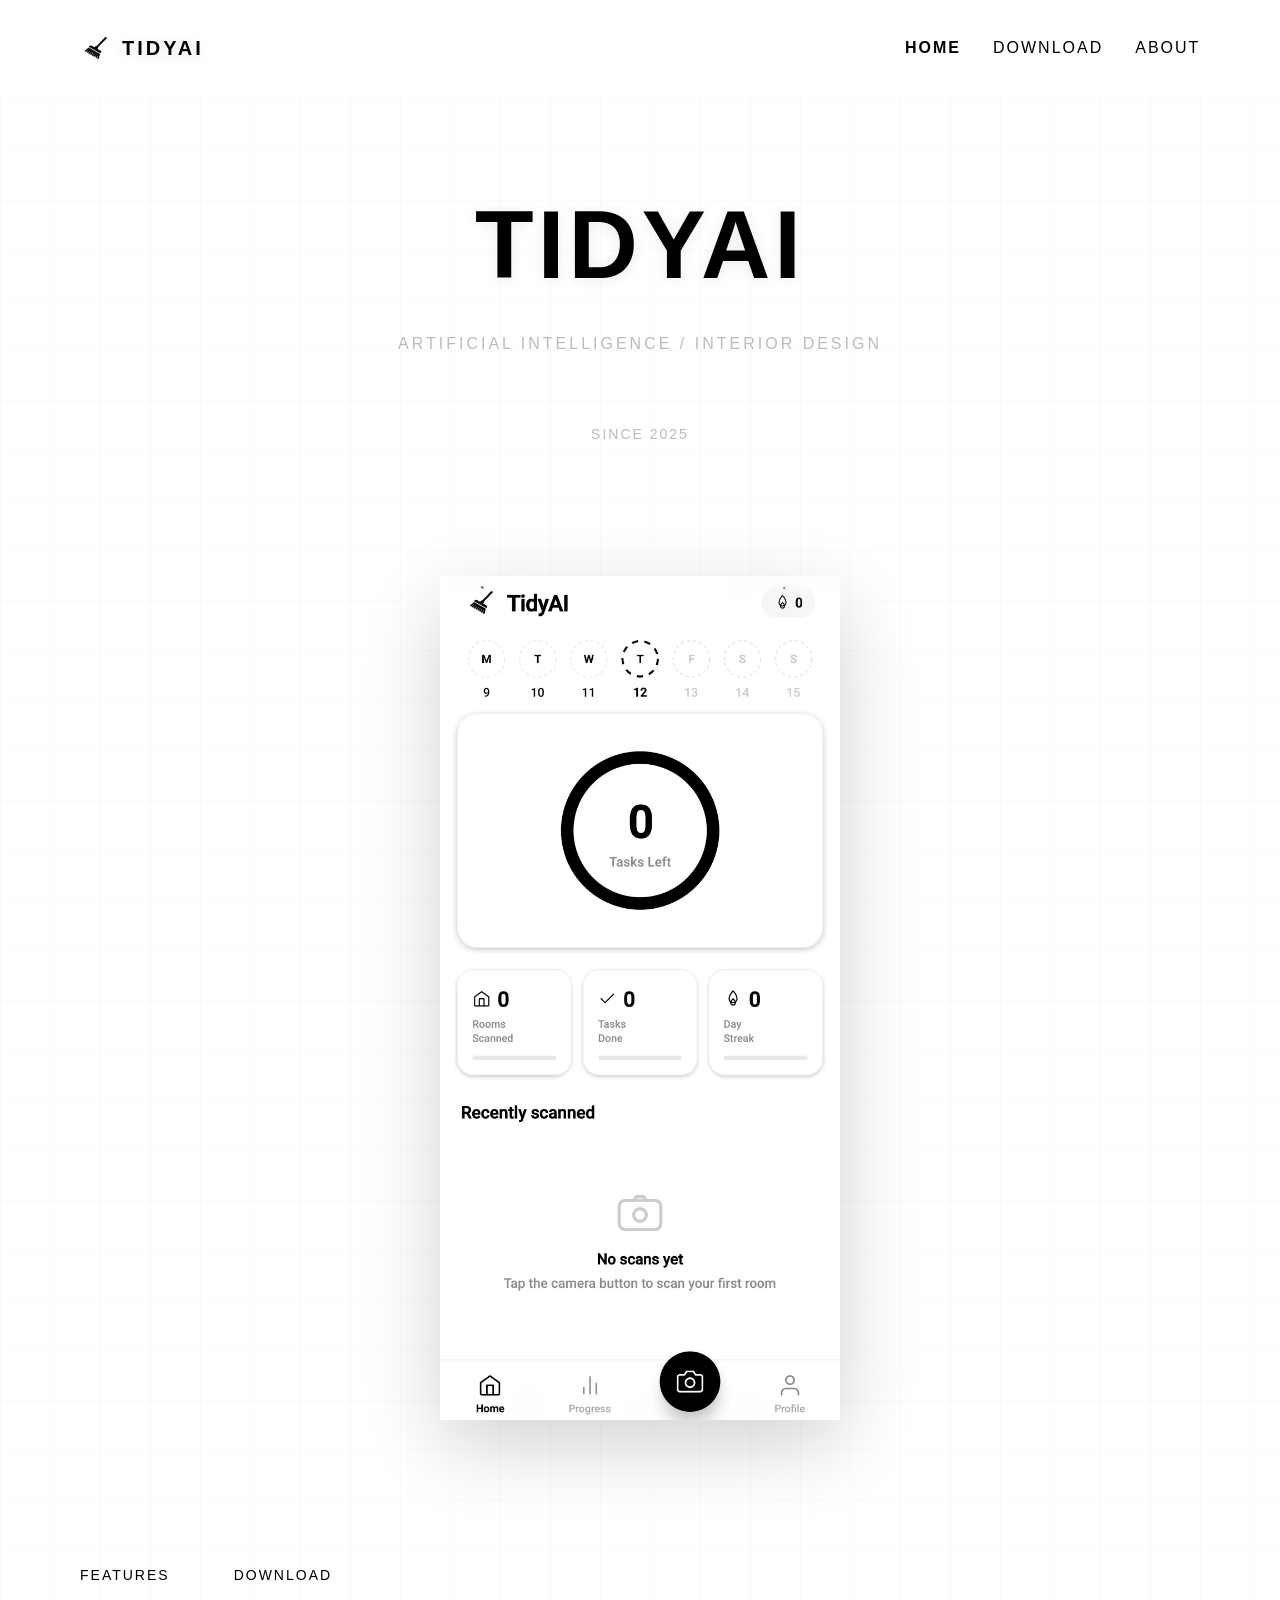
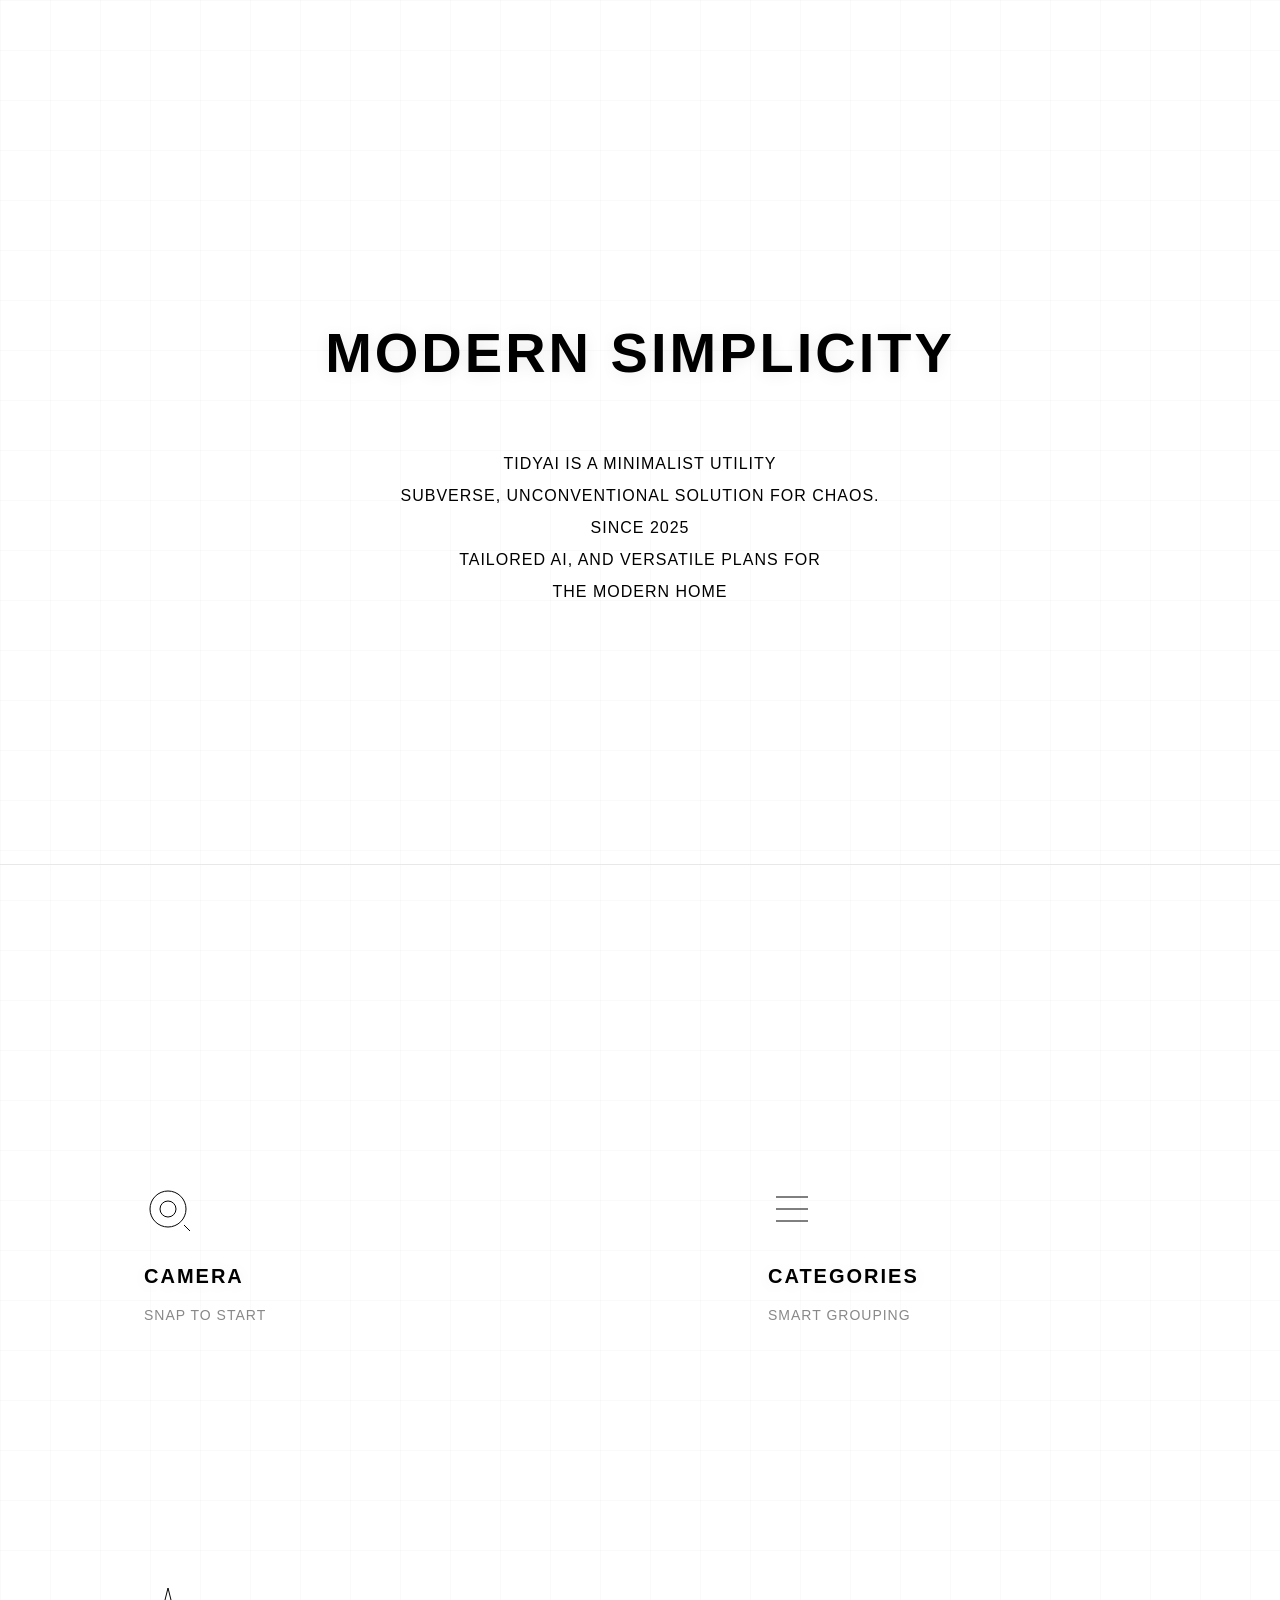
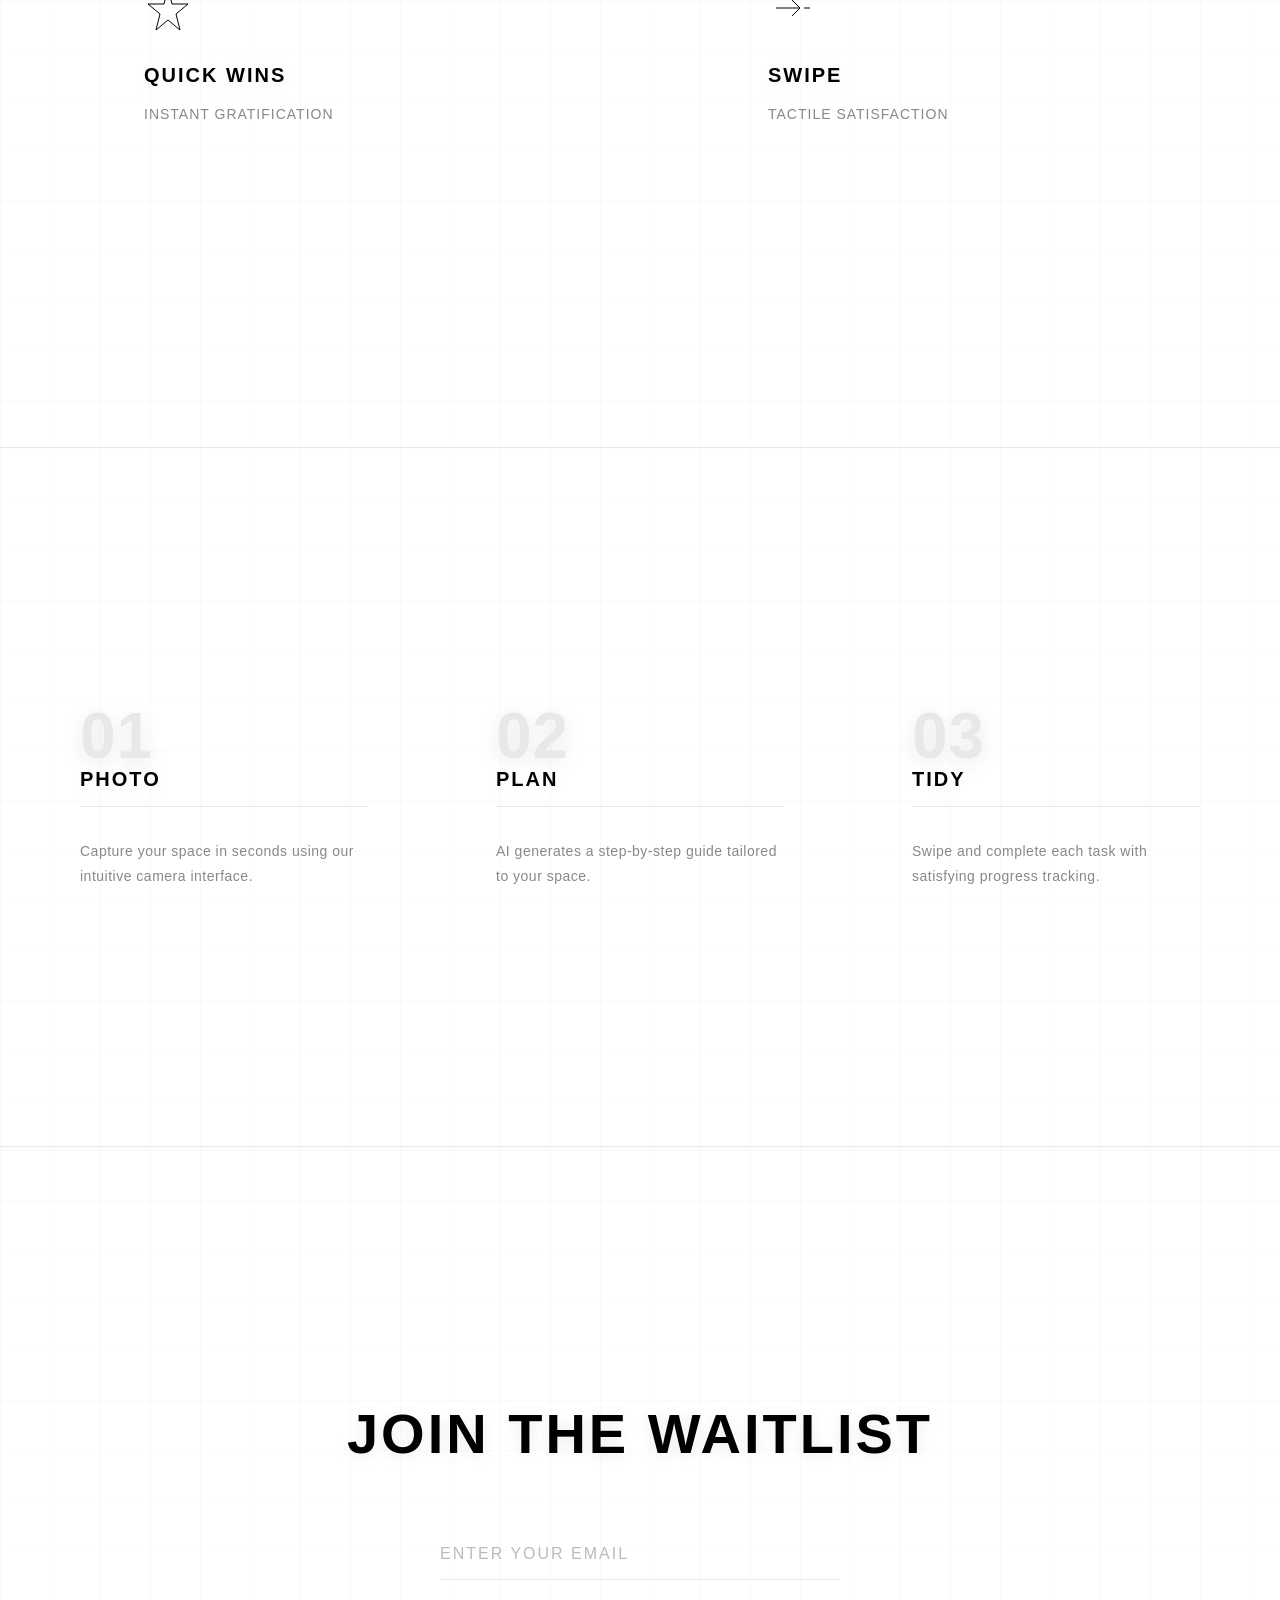
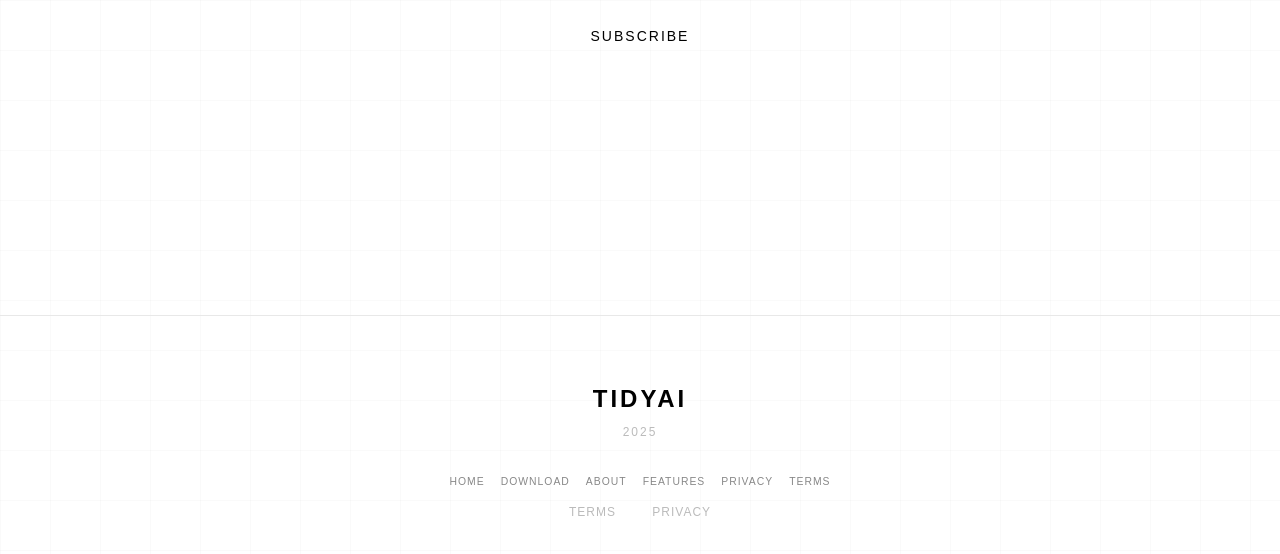
==== index.html @ 343a1fd6 "first commit" ====
<!DOCTYPE html>
<html lang="en">

<head>
    <meta charset="UTF-8">
    <meta name="viewport" content="width=device-width, initial-scale=1.0">
    <meta name="description"
        content="TidyAI - Your AI-powered room tidying assistant. Transform chaos into order with artificial intelligence.">

    <title>TIDYAI | AI-Powered Room Tidy Assistant</title>

    <!-- Favicon -->
    <link rel="icon" type="image/png" href="assets/images/logo tidy AI.png" sizes="32x32">
    <link rel="shortcut icon" href="assets/images/logo tidy AI.png">

    <!-- Styles -->
    <link rel="stylesheet" href="assets/css/style.css">
</head>

<body>
    <!-- Navigation -->
    <nav class="nav">
        <div class="nav-inner container">
            <a href="index.html" class="nav-logo">
                <img src="assets/images/logo tidy AI.png" alt="TidyAI" class="nav-logo-img">
                <span>TIDYAI</span>
            </a>

            <ul class="nav-links">
                <li><a href="index.html" class="active">HOME</a></li>
                <li><a href="download.html">DOWNLOAD</a></li>
                <li><a href="about.html">ABOUT</a></li>
            </ul>

            <button class="nav-toggle" aria-label="Menu">
                <span></span>
                <span></span>
                <span></span>
            </button>
        </div>
    </nav>

    <!-- Mobile Navigation -->
    <div class="nav-mobile">
        <button class="nav-mobile-close" aria-label="Close menu">
            <span></span>
            <span></span>
        </button>
        <a href="index.html">HOME</a>
        <a href="download.html">DOWNLOAD</a>
        <a href="about.html">ABOUT</a>
    </div>

    <!-- Hero Section -->
    <section class="hero">
        <div class="container">
            <h1 class="hero-title animate-fade-in">TIDYAI</h1>
            <p class="hero-subtitle animate-fade-in animate-delay-1">ARTIFICIAL INTELLIGENCE / INTERIOR DESIGN</p>
            <p class="hero-year animate-fade-in animate-delay-2">SINCE 2025</p>

            <!-- App Mockup -->
            <div class="mockup animate-fade-in animate-delay-3">
                <img src="assets/images/hero-image.webp" alt="TidyAI App Interface" loading="lazy" decoding="async"
                    onerror="this.style.background='#F5F5F5'; this.style.display='flex'; this.style.alignItems='center'; this.style.justifyContent='center'; this.innerHTML='<span style=\'color:#BBBBBB;\'>APP MOCKUP</span>'">
            </div>

            <div class="hero-cta animate-fade-in animate-delay-4">
                <a href="#features">FEATURES</a>
                <a href="download.html">DOWNLOAD</a>
            </div>
        </div>
    </section>

    <!-- Vision Statement -->
    <section class="vision">
        <div class="container">
            <h2 class="vision-title">MODERN SIMPLICITY</h2>
            <div class="vision-text">
                <span>TIDYAI IS A MINIMALIST UTILITY</span>
                <span>SUBVERSE, UNCONVENTIONAL SOLUTION FOR CHAOS.</span>
                <span>SINCE 2025</span>
                <span>TAILORED AI, AND VERSATILE PLANS FOR</span>
                <span>THE MODERN HOME</span>
            </div>
        </div>
    </section>

    <div class="divider"></div>

    <!-- Features Grid -->
    <section id="features" class="features">
        <div class="container">
            <div class="features-grid">
                <!-- Feature 1: Camera -->
                <div class="feature-item">
                    <div class="feature-icon">
                        <svg viewBox="0 0 48 48" xmlns="http://www.w3.org/2000/svg">
                            <circle cx="24" cy="24" r="18" />
                            <circle cx="24" cy="24" r="8" />
                            <line x1="40" y1="40" x2="46" y2="46" />
                        </svg>
                    </div>
                    <h3 class="feature-label">CAMERA</h3>
                    <p class="feature-description">SNAP TO START</p>
                </div>

                <!-- Feature 2: Categories -->
                <div class="feature-item">
                    <div class="feature-icon">
                        <svg viewBox="0 0 48 48" xmlns="http://www.w3.org/2000/svg">
                            <line x1="8" y1="12" x2="40" y2="12" />
                            <line x1="8" y1="24" x2="40" y2="24" />
                            <line x1="8" y1="36" x2="40" y2="36" />
                        </svg>
                    </div>
                    <h3 class="feature-label">CATEGORIES</h3>
                    <p class="feature-description">SMART GROUPING</p>
                </div>

                <!-- Feature 3: Quick Wins -->
                <div class="feature-item">
                    <div class="feature-icon">
                        <svg viewBox="0 0 48 48" xmlns="http://www.w3.org/2000/svg">
                            <polygon points="24,4 28,20 44,20 32,30 36,46 24,36 12,46 16,30 4,20 20,20" />
                        </svg>
                    </div>
                    <h3 class="feature-label">QUICK WINS</h3>
                    <p class="feature-description">INSTANT GRATIFICATION</p>
                </div>

                <!-- Feature 4: Swipe -->
                <div class="feature-item">
                    <div class="feature-icon">
                        <svg viewBox="0 0 48 48" xmlns="http://www.w3.org/2000/svg">
                            <line x1="8" y1="24" x2="32" y2="24" />
                            <polyline points="24,16 32,24 24,32" />
                            <line x1="36" y1="24" x2="42" y2="24" />
                        </svg>
                    </div>
                    <h3 class="feature-label">SWIPE</h3>
                    <p class="feature-description">TACTILE SATISFACTION</p>
                </div>
            </div>
        </div>
    </section>

    <div class="divider"></div>

    <!-- How It Works -->
    <section class="how-it-works">
        <div class="container">
            <div class="steps-grid">
                <!-- Step 01 -->
                <div class="step-item">
                    <span class="step-number">01</span>
                    <h3 class="step-title">PHOTO</h3>
                    <p class="step-description">Capture your space in seconds using our intuitive camera interface.</p>
                </div>

                <!-- Step 02 -->
                <div class="step-item">
                    <span class="step-number">02</span>
                    <h3 class="step-title">PLAN</h3>
                    <p class="step-description">AI generates a step-by-step guide tailored to your space.</p>
                </div>

                <!-- Step 03 -->
                <div class="step-item">
                    <span class="step-number">03</span>
                    <h3 class="step-title">TIDY</h3>
                    <p class="step-description">Swipe and complete each task with satisfying progress tracking.</p>
                </div>
            </div>
        </div>
    </section>

    <div class="divider"></div>

    <!-- Waitlist Section -->
    <section class="waitlist">
        <div class="container">
            <h2 class="waitlist-title">JOIN THE WAITLIST</h2>

            <form id="waitlist-form" class="waitlist-form">
                <input type="email" id="waitlist-email" class="waitlist-input" placeholder="ENTER YOUR EMAIL" required
                    autocomplete="email">
                <button type="submit" id="waitlist-submit" class="waitlist-submit">
                    SUBSCRIBE
                </button>
            </form>

            <div id="waitlist-message" class="waitlist-message"></div>
        </div>
    </section>

    <!-- Footer -->
    <footer class="footer">
        <div class="container">
            <div class="footer-brand">TIDYAI</div>
            <div class="footer-year">2025</div>

            <div class="footer-links">
                <a href="index.html">HOME</a>
                <a href="download.html">DOWNLOAD</a>
                <a href="about.html">ABOUT</a>
                <a href="#features">FEATURES</a>
                <a href="privacy.html">PRIVACY</a>
                <a href="terms.html">TERMS</a>
            </div>

            <div class="footer-legal">
                <a href="terms.html">TERMS</a>
                <a href="privacy.html">PRIVACY</a>
            </div>
        </div>
    </footer>

    <!-- Scripts -->
    <script src="assets/js/main.js"></script>
    <script src="assets/js/firebase.js"></script>
</body>

</html>
---- assets/css/style.css ----
/* ============================================
   TIDYAI - Gauchère-Inspired Minimalist Luxury
   ============================================ */

/* CSS Variables */
:root {
    /* Spacing System */
    --spacing-xs: 1rem;
    --spacing-sm: 2rem;
    --spacing-md: 4rem;
    --spacing-lg: 8rem;
    --spacing-xl: 12rem;

    /* Colors - Pure Monochrome */
    --color-bg: #FFFFFF;
    --color-text: #000000;
    --color-gray-100: #F5F5F5;
    --color-gray-200: #E8E8E8;
    --color-gray-400: #BBBBBB;
    --color-gray-600: #888888;

    /* Typography */
    --font-family: -apple-system, BlinkMacSystemFont, "Segoe UI", Roboto, Helvetica, Arial, sans-serif;
    --font-weight-regular: 400;
    --font-weight-medium: 500;
    --font-weight-bold: 700;
    --font-weight-black: 900;

    /* Transitions */
    --transition-fast: 0.2s ease;
    --transition-medium: 0.3s ease;
}

/* Reset & Base */
*,
*::before,
*::after {
    box-sizing: border-box;
    margin: 0;
    padding: 0;
}

html {
    font-size: 16px;
    scroll-behavior: smooth;
    -webkit-font-smoothing: antialiased;
    -moz-osx-font-smoothing: grayscale;
    text-rendering: optimizeLegibility;
}

body {
    background: var(--color-bg);
    background-image:
        linear-gradient(rgba(0, 0, 0, 0.02) 1px, transparent 1px),
        linear-gradient(90deg, rgba(0, 0, 0, 0.02) 1px, transparent 1px);
    background-size: 50px 50px;
    color: var(--color-text);
    font-family: var(--font-family);
    font-weight: var(--font-weight-regular);
    font-size: 1rem;
    line-height: 1.6;
    letter-spacing: 1px;
    text-transform: uppercase;
    overflow-x: hidden;
}

/* Typography */
h1,
h2,
h3,
h4,
h5,
h6 {
    font-weight: var(--font-weight-black);
    letter-spacing: 4px;
    line-height: 1.1;
    text-transform: uppercase;
    text-shadow: 0 2px 15px rgba(0, 0, 0, 0.08);
}

h1 {
    font-size: clamp(3rem, 10vw, 6rem);
}

h2 {
    font-size: clamp(1.5rem, 4vw, 2.5rem);
    letter-spacing: 3px;
}

h3 {
    font-size: 1.25rem;
    letter-spacing: 2px;
}

p {
    text-transform: none;
    letter-spacing: 0.5px;
    line-height: 1.8;
}

a {
    color: inherit;
    text-decoration: none;
    transition: color var(--transition-fast);
}

a:hover {
    color: var(--color-gray-600);
}

/* Utility Classes */
.container {
    width: 90%;
    max-width: 1400px;
    margin: 0 auto;
    padding: 0 var(--spacing-xs);
}

.container-narrow {
    max-width: 800px;
}

.text-center {
    text-align: center;
}

.text-left {
    text-align: left;
}

.text-right {
    text-align: right;
}

.uppercase {
    text-transform: uppercase;
}

.tracking-wide {
    letter-spacing: 2px;
}

.tracking-wider {
    letter-spacing: 3px;
}

.tracking-widest {
    letter-spacing: 4px;
}

.gray-400 {
    color: var(--color-gray-400);
}

.gray-600 {
    color: var(--color-gray-600);
}

/* Divider */
.divider {
    height: 1px;
    background: var(--color-gray-200);
    width: 100%;
    margin: var(--spacing-md) 0;
}

.divider-thin {
    height: 1px;
    background: var(--color-gray-200);
    width: 100px;
    margin: var(--spacing-sm) auto;
}

/* ============================================
   Navigation
   ============================================ */
.nav {
    position: fixed;
    top: 0;
    left: 0;
    right: 0;
    z-index: 1000;
    background: var(--color-bg);
    padding: var(--spacing-sm) 0;
    transition: all 0.4s cubic-bezier(0.16, 1, 0.3, 1);
    will-change: transform, background, box-shadow;
}

.nav-inner {
    display: flex;
    justify-content: space-between;
    align-items: center;
    padding: 0 var(--spacing-xs);
}

.nav-logo {
    font-weight: var(--font-weight-black);
    font-size: 1.25rem;
    letter-spacing: 3px;
    text-shadow: 0 2px 15px rgba(0, 0, 0, 0.15);
    display: flex;
    align-items: center;
    gap: 10px;
}

.nav-logo-img {
    height: 32px;
    width: auto;
    object-fit: contain;
}

.nav-links {
    display: flex;
    justify-content: center;
    align-items: center;
    gap: var(--spacing-sm);
    list-style: none;
    transition: opacity 0.4s cubic-bezier(0.16, 1, 0.3, 1), transform 0.4s cubic-bezier(0.16, 1, 0.3, 1);
    will-change: transform, opacity;
}

.nav-links.hidden {
    opacity: 0;
    transform: translate3d(0, -10px, 0);
    pointer-events: none;
}

.nav-links a {
    font-weight: var(--font-weight-regular);
    letter-spacing: 2px;
    padding: var(--spacing-xs) 0;
    position: relative;
    transition: color 0.3s ease;
}

.nav-links a::after {
    content: '';
    position: absolute;
    bottom: 0;
    left: 0;
    width: 0;
    height: 1px;
    background: var(--color-text);
    transition: width 0.4s cubic-bezier(0.16, 1, 0.3, 1);
}

.nav-links a:hover::after {
    width: 100%;
}

.nav-links .active {
    font-weight: var(--font-weight-bold);
}

/* Mobile Menu */
.nav-toggle {
    display: none;
    flex-direction: column;
    gap: 6px;
    cursor: pointer;
    padding: 10px;
    background: none;
    border: none;
}

.nav-toggle span {
    display: block;
    width: 24px;
    height: 1px;
    background: var(--color-text);
    transition: all var(--transition-medium);
}

.nav-mobile {
    display: none;
    position: fixed;
    top: 0;
    left: 0;
    right: 0;
    bottom: 0;
    background: var(--color-bg);
    z-index: 999;
    flex-direction: column;
    justify-content: center;
    align-items: center;
    gap: var(--spacing-md);
    opacity: 0;
    pointer-events: none;
    transition: opacity 0.4s cubic-bezier(0.16, 1, 0.3, 1);
}

.nav-mobile.active {
    opacity: 1;
    pointer-events: all;
}

.nav-mobile a {
    font-size: 1.5rem;
    font-weight: var(--font-weight-regular);
    letter-spacing: 4px;
    transition: transform 0.3s ease, opacity 0.3s ease;
}

.nav-mobile.active a {
    animation: fadeInUp 0.5s cubic-bezier(0.16, 1, 0.3, 1) forwards;
    opacity: 0;
}

.nav-mobile.active a:nth-child(1) {
    animation-delay: 0.1s;
}

.nav-mobile.active a:nth-child(2) {
    animation-delay: 0.15s;
}

.nav-mobile.active a:nth-child(3) {
    animation-delay: 0.2s;
}

.nav-mobile-close {
    position: absolute;
    top: var(--spacing-sm);
    right: var(--spacing-sm);
    background: none;
    border: none;
    cursor: pointer;
    padding: 10px;
}

.nav-mobile-close span {
    display: block;
    width: 24px;
    height: 1px;
    background: var(--color-text);
}

.nav-mobile-close span:first-child {
    transform: rotate(45deg);
}

.nav-mobile-close span:last-child {
    transform: rotate(-45deg);
    margin-top: -1px;
}

@media (max-width: 768px) {
    .nav-links {
        display: none;
    }

    .nav-toggle {
        display: flex;
    }

    .nav-mobile {
        display: flex;
    }
}

/* ============================================
   Hero Section
   ============================================ */
.hero {
    min-height: 100vh;
    display: flex;
    flex-direction: column;
    justify-content: center;
    align-items: center;
    padding: var(--spacing-xl) 0 var(--spacing-lg);
    text-align: center;
}

.hero-title {
    margin-bottom: var(--spacing-sm);
}

.hero-subtitle {
    font-size: clamp(0.875rem, 2vw, 1rem);
    letter-spacing: 3px;
    color: var(--color-gray-400);
    margin-bottom: var(--spacing-md);
}

.hero-year {
    font-size: 0.875rem;
    letter-spacing: 2px;
    color: var(--color-gray-400);
    margin-bottom: var(--spacing-lg);
}

.hero-cta {
    display: flex;
    gap: var(--spacing-md);
    margin-top: var(--spacing-lg);
}

.hero-cta a {
    font-size: 0.875rem;
    letter-spacing: 2px;
    padding: var(--spacing-xs) 0;
    position: relative;
}

.hero-cta a::after {
    content: '';
    position: absolute;
    bottom: 0;
    left: 0;
    width: 0;
    height: 1px;
    background: var(--color-text);
    transition: width var(--transition-medium);
}

.hero-cta a:hover::after {
    width: 100%;
}

/* ============================================
   App Mockup
   ============================================ */
.mockup {
    width: 100%;
    max-width: 400px;
    margin: var(--spacing-lg) auto;
    aspect-ratio: 9/19;
    background: var(--color-gray-100);
    display: flex;
    justify-content: center;
    align-items: center;
    box-shadow: 0 25px 80px rgba(0, 0, 0, 0.18);
    border-radius: 25px;
    transition: transform 0.6s cubic-bezier(0.16, 1, 0.3, 1), box-shadow 0.6s cubic-bezier(0.16, 1, 0.3, 1);
    will-change: transform, box-shadow;
}

.mockup:hover {
    transform: translate3d(0, -10px, 0);
    box-shadow: 0 35px 100px rgba(0, 0, 0, 0.22);
}

.mockup img {
    width: 100%;
    height: 100%;
    object-fit: cover;
}

/* ============================================
   Vision Statement
   ============================================ */
.vision {
    padding: var(--spacing-xl) 0;
    text-align: center;
}

.vision-title {
    font-size: clamp(2rem, 5vw, 3.5rem);
    margin-bottom: var(--spacing-md);
}

.vision-text {
    max-width: 600px;
    margin: 0 auto;
    font-size: 1rem;
    line-height: 2;
}

.vision-text span {
    display: block;
}

.vision-year {
    margin-top: var(--spacing-md);
    color: var(--color-gray-400);
}

/* ============================================
   Features Grid
   ============================================ */
.features {
    padding: var(--spacing-xl) 0;
}

.features-grid {
    display: grid;
    grid-template-columns: repeat(2, 1fr);
    gap: var(--spacing-lg);
}

.feature-item {
    padding: var(--spacing-md);
    transition: background 0.4s cubic-bezier(0.16, 1, 0.3, 1), box-shadow 0.4s cubic-bezier(0.16, 1, 0.3, 1), transform 0.4s cubic-bezier(0.16, 1, 0.3, 1);
    will-change: transform, box-shadow;
}

.feature-item:hover {
    background: var(--color-gray-100);
    box-shadow: 0 10px 40px rgba(0, 0, 0, 0.08);
    transform: translate3d(0, -5px, 0);
}

.feature-icon {
    width: 48px;
    height: 48px;
    margin-bottom: var(--spacing-sm);
}

.feature-icon svg {
    width: 100%;
    height: 100%;
    stroke: var(--color-text);
    stroke-width: 1;
    fill: none;
}

.feature-label {
    font-size: 1.25rem;
    font-weight: var(--font-weight-bold);
    letter-spacing: 2px;
    margin-bottom: var(--spacing-xs);
}

.feature-description {
    font-size: 0.875rem;
    letter-spacing: 1px;
    color: var(--color-gray-600);
    text-transform: uppercase;
}

@media (max-width: 768px) {
    .features-grid {
        grid-template-columns: 1fr;
        gap: var(--spacing-md);
    }
}

/* ============================================
   How It Works
   ============================================ */
.how-it-works {
    padding: var(--spacing-xl) 0;
}

.steps-grid {
    display: grid;
    grid-template-columns: repeat(3, 1fr);
    gap: var(--spacing-lg);
}

.step-item {
    text-align: left;
}

.step-number {
    font-size: 4rem;
    font-weight: var(--font-weight-black);
    color: var(--color-gray-200);
    line-height: 1;
    margin-bottom: var(--spacing-xs);
    text-shadow: 0 4px 20px rgba(0, 0, 0, 0.1);
}

.step-title {
    font-size: 1.25rem;
    letter-spacing: 2px;
    margin-bottom: var(--spacing-sm);
    padding-bottom: var(--spacing-xs);
    border-bottom: 1px solid var(--color-gray-200);
}

.step-description {
    font-size: 0.875rem;
    line-height: 1.8;
    color: var(--color-gray-600);
}

@media (max-width: 768px) {
    .steps-grid {
        grid-template-columns: 1fr;
        gap: var(--spacing-md);
    }
}

/* ============================================
   Waitlist Section
   ============================================ */
.waitlist {
    padding: var(--spacing-xl) 0;
    text-align: center;
}

.waitlist-title {
    font-size: clamp(2rem, 5vw, 3.5rem);
    margin-bottom: var(--spacing-md);
}

.waitlist-form {
    max-width: 400px;
    margin: 0 auto var(--spacing-md);
}

.waitlist-input {
    width: 100%;
    padding: var(--spacing-xs) 0;
    border: none;
    border-bottom: 1px solid var(--color-gray-200);
    background: transparent;
    font-family: var(--font-family);
    font-size: 1rem;
    letter-spacing: 2px;
    text-transform: uppercase;
    outline: none;
    transition: border-color var(--transition-medium);
}

.waitlist-input::placeholder {
    color: var(--color-gray-400);
    text-transform: uppercase;
    letter-spacing: 2px;
}

.waitlist-input:focus {
    border-color: var(--color-text);
}

.waitlist-submit {
    display: block;
    width: 100%;
    margin-top: var(--spacing-sm);
    padding: var(--spacing-xs) 0;
    background: none;
    border: none;
    font-family: var(--font-family);
    font-size: 0.875rem;
    letter-spacing: 2px;
    text-transform: uppercase;
    cursor: pointer;
    position: relative;
}

.waitlist-submit::after {
    content: '';
    position: absolute;
    bottom: 0;
    left: 0;
    width: 0;
    height: 1px;
    background: var(--color-text);
    transition: width var(--transition-medium);
}

.waitlist-submit:hover::after {
    width: 100%;
}

.waitlist-message {
    font-size: 0.875rem;
    letter-spacing: 1px;
    margin-top: var(--spacing-sm);
}

.waitlist-message.success {
    color: #22c55e;
}

.waitlist-message.error {
    color: #ef4444;
}

.waitlist-contact {
    margin-top: var(--spacing-md);
    font-size: 0.875rem;
    letter-spacing: 1px;
    color: var(--color-gray-400);
}

.waitlist-contact a {
    color: var(--color-gray-400);
}

.waitlist-contact a:hover {
    color: var(--color-text);
}

/* ============================================
   Download Page
   ============================================ */
.download-hero {
    padding: var(--spacing-xl) 0 var(--spacing-lg);
    text-align: center;
}

.download-title {
    font-size: clamp(3rem, 10vw, 6rem);
    margin-bottom: var(--spacing-sm);
}

.download-version {
    font-size: 1rem;
    letter-spacing: 2px;
    color: var(--color-gray-400);
    margin-bottom: var(--spacing-xs);
}

.download-meta {
    font-size: 0.875rem;
    letter-spacing: 1px;
    color: var(--color-gray-600);
    margin-bottom: var(--spacing-lg);
}

.download-qr {
    width: 200px;
    height: 200px;
    margin: 0 auto var(--spacing-md);
    border: 1px solid var(--color-gray-200);
    display: flex;
    justify-content: center;
    align-items: center;
    box-shadow: 0 10px 40px rgba(0, 0, 0, 0.1);
}

.download-qr svg {
    width: 180px;
    height: 180px;
}

.download-cta {
    display: inline-block;
    font-size: 1.25rem;
    font-weight: var(--font-weight-bold);
    letter-spacing: 3px;
    padding: var(--spacing-xs) 0;
    position: relative;
    margin-bottom: var(--spacing-lg);
}

.download-cta::after {
    content: '';
    position: absolute;
    bottom: 0;
    left: 0;
    width: 100%;
    height: 1px;
    background: var(--color-text);
}

.download-instructions {
    max-width: 400px;
    margin: 0 auto;
    text-align: left;
}

.download-instructions h3 {
    font-size: 1rem;
    letter-spacing: 2px;
    margin-bottom: var(--spacing-sm);
}

.download-instructions ol {
    list-style: none;
    counter-reset: steps;
}

.download-instructions li {
    counter-increment: steps;
    font-size: 0.875rem;
    line-height: 2;
    color: var(--color-gray-600);
}

.download-instructions li::before {
    content: '0' counter(steps);
    font-weight: var(--font-weight-bold);
    margin-right: var(--spacing-xs);
    color: var(--color-text);
}

.download-store {
    margin-top: var(--spacing-lg);
}

.download-store span {
    display: block;
    font-size: 1rem;
    letter-spacing: 2px;
    margin-bottom: var(--spacing-xs);
}

.download-store small {
    font-size: 0.75rem;
    letter-spacing: 1px;
    color: var(--color-gray-400);
}

/* ============================================
   About Page
   ============================================ */
.about-hero {
    padding: var(--spacing-xl) 0;
    text-align: center;
}

.about-title {
    font-size: clamp(2.5rem, 8vw, 5rem);
}

.about-content {
    padding: var(--spacing-lg) 0;
    max-width: 700px;
    margin: 0 auto;
    text-align: center;
}

.about-lead {
    font-size: 1.25rem;
    line-height: 2;
    margin-bottom: var(--spacing-md);
}

.about-text {
    font-size: 1rem;
    line-height: 2;
    color: var(--color-gray-600);
}

.about-section {
    padding: var(--spacing-lg) 0;
}

.about-section h3 {
    font-size: 1rem;
    letter-spacing: 2px;
    margin-bottom: var(--spacing-sm);
}

.about-section .divider-thin {
    margin: 0 0 var(--spacing-sm);
}

.about-links {
    display: flex;
    gap: var(--spacing-sm);
    justify-content: center;
    flex-wrap: wrap;
}

.about-links a {
    font-size: 0.875rem;
    letter-spacing: 1px;
    color: var(--color-gray-400);
}

.about-links a:hover {
    color: var(--color-text);
}

/* FAQ Accordion */
.faq-item {
    border-bottom: 1px solid var(--color-gray-200);
}

.faq-question {
    width: 100%;
    background: none;
    border: none;
    padding: 1.5rem 0;
    display: flex;
    justify-content: space-between;
    align-items: center;
    cursor: pointer;
    text-transform: uppercase;
    font-weight: var(--font-weight-medium);
    letter-spacing: 1px;
    color: var(--color-text);
    text-align: left;
    font-family: var(--font-family);
    font-size: 0.875rem;
    transition: color var(--transition-fast);
}

.faq-question:hover {
    color: var(--color-gray-600);
}

.faq-icon {
    transition: transform 0.3s cubic-bezier(0.16, 1, 0.3, 1);
    flex-shrink: 0;
    margin-left: 1rem;
}

.faq-icon .vertical {
    transition: transform 0.3s cubic-bezier(0.16, 1, 0.3, 1);
    transform-origin: center;
}

.faq-item.open .faq-icon .vertical {
    transform: rotate(90deg);
}

.faq-answer {
    max-height: 0;
    overflow: hidden;
    transition: max-height 0.3s cubic-bezier(0.16, 1, 0.3, 1);
    padding: 0;
    color: var(--color-gray-600);
    text-transform: uppercase;
    letter-spacing: 1px;
    font-size: 0.8rem;
    line-height: 1.8;
}

.faq-item.open .faq-answer {
    max-height: 200px;
    padding-bottom: 1.5rem;
}

/* ============================================
   Footer
   ============================================ */
.footer {
    padding: var(--spacing-md) 0 var(--spacing-sm);
    text-align: center;
    border-top: 1px solid var(--color-gray-200);
}

.footer-brand {
    font-size: 1.5rem;
    font-weight: var(--font-weight-black);
    letter-spacing: 3px;
    margin-bottom: 4px;
}

.footer-year {
    font-size: 0.75rem;
    letter-spacing: 2px;
    color: var(--color-gray-400);
    margin-bottom: var(--spacing-sm);
}

.footer-links {
    display: flex;
    justify-content: center;
    gap: 16px;
    flex-wrap: wrap;
    margin-bottom: 12px;
}

.footer-links a {
    font-size: 0.65rem;
    letter-spacing: 1px;
    color: var(--color-gray-600);
}

.footer-links a:hover {
    color: var(--color-text);
}

.footer-legal {
    font-size: 0.75rem;
    letter-spacing: 1px;
    color: var(--color-gray-400);
}

.footer-legal a {
    color: var(--color-gray-400);
    margin: 0 var(--spacing-xs);
}

.footer-legal a:hover {
    color: var(--color-text);
}

/* ============================================
   404 Page
   ============================================ */
.error-page {
    min-height: 100vh;
    display: flex;
    flex-direction: column;
    justify-content: center;
    align-items: center;
    text-align: center;
    padding: var(--spacing-xl) 0;
}

.error-code {
    font-size: clamp(6rem, 20vw, 12rem);
    font-weight: var(--font-weight-black);
    line-height: 1;
    color: var(--color-gray-200);
    margin-bottom: var(--spacing-sm);
}

.error-title {
    font-size: clamp(1.5rem, 4vw, 2rem);
    margin-bottom: var(--spacing-md);
}

.error-text {
    font-size: 0.875rem;
    color: var(--color-gray-600);
    margin-bottom: var(--spacing-lg);
}

.error-link {
    font-size: 0.875rem;
    letter-spacing: 2px;
    position: relative;
}

.error-link::after {
    content: '';
    position: absolute;
    bottom: 0;
    left: 0;
    width: 100%;
    height: 1px;
    background: var(--color-text);
}

/* ============================================
   Animations
   ============================================ */
@keyframes fadeInUp {
    from {
        opacity: 0;
        transform: translate3d(0, 40px, 0);
    }

    to {
        opacity: 1;
        transform: translate3d(0, 0, 0);
    }
}

@keyframes float {

    0%,
    100% {
        transform: translate3d(0, 0, 0);
    }

    50% {
        transform: translate3d(0, -10px, 0);
    }
}

.animate-fade-in {
    animation: fadeInUp 0.8s cubic-bezier(0.16, 1, 0.3, 1) forwards;
    will-change: transform, opacity;
    transform: translate3d(0, 0, 0);
    backface-visibility: hidden;
}

.animate-float {
    animation: float 6s ease-in-out infinite;
    will-change: transform;
}

.animate-delay-1 {
    animation-delay: 0.1s;
}

.animate-delay-2 {
    animation-delay: 0.2s;
}

.animate-delay-3 {
    animation-delay: 0.3s;
}

.animate-delay-4 {
    animation-delay: 0.4s;
}

/* ============================================
   Responsive Utilities
   ============================================ */
@media (max-width: 768px) {
    :root {
        --spacing-xs: 0.75rem;
        --spacing-sm: 1.5rem;
        --spacing-md: 3rem;
        --spacing-lg: 5rem;
        --spacing-xl: 8rem;
    }

    .container {
        width: 85%;
    }
}
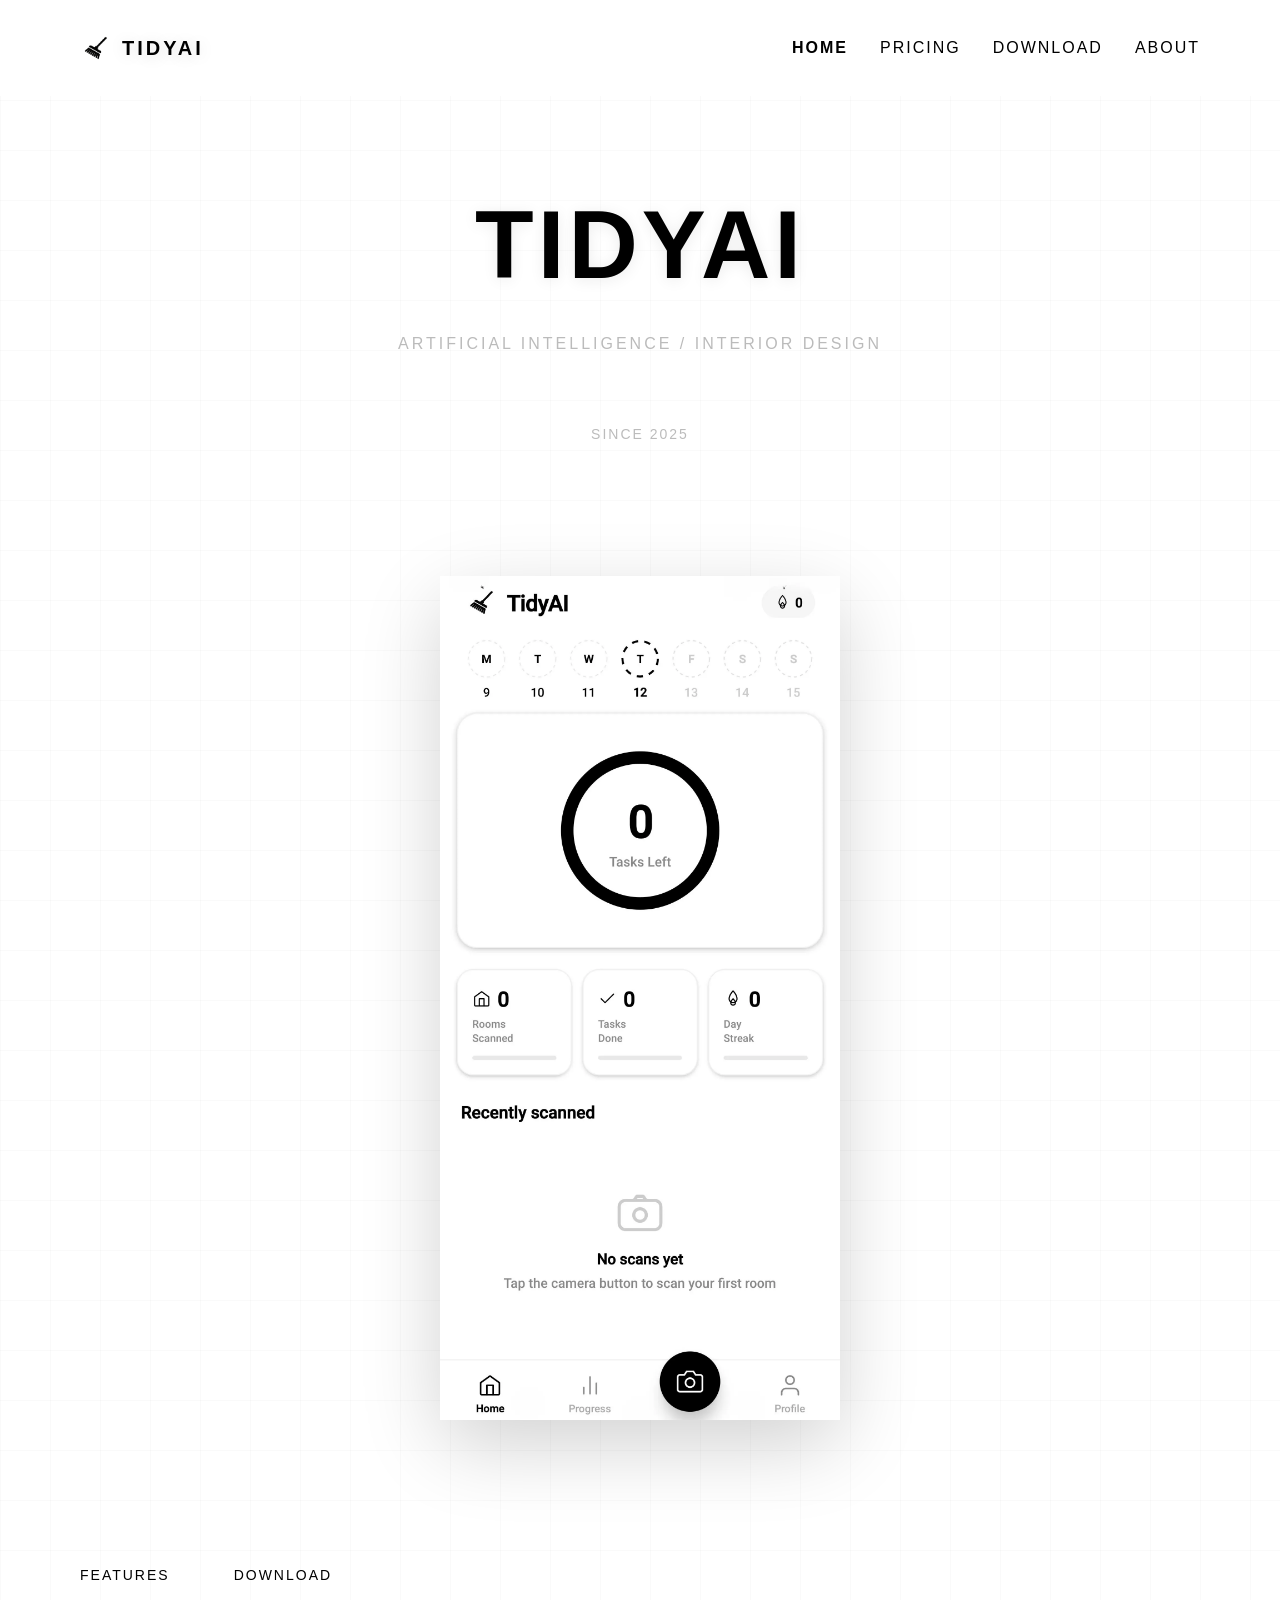
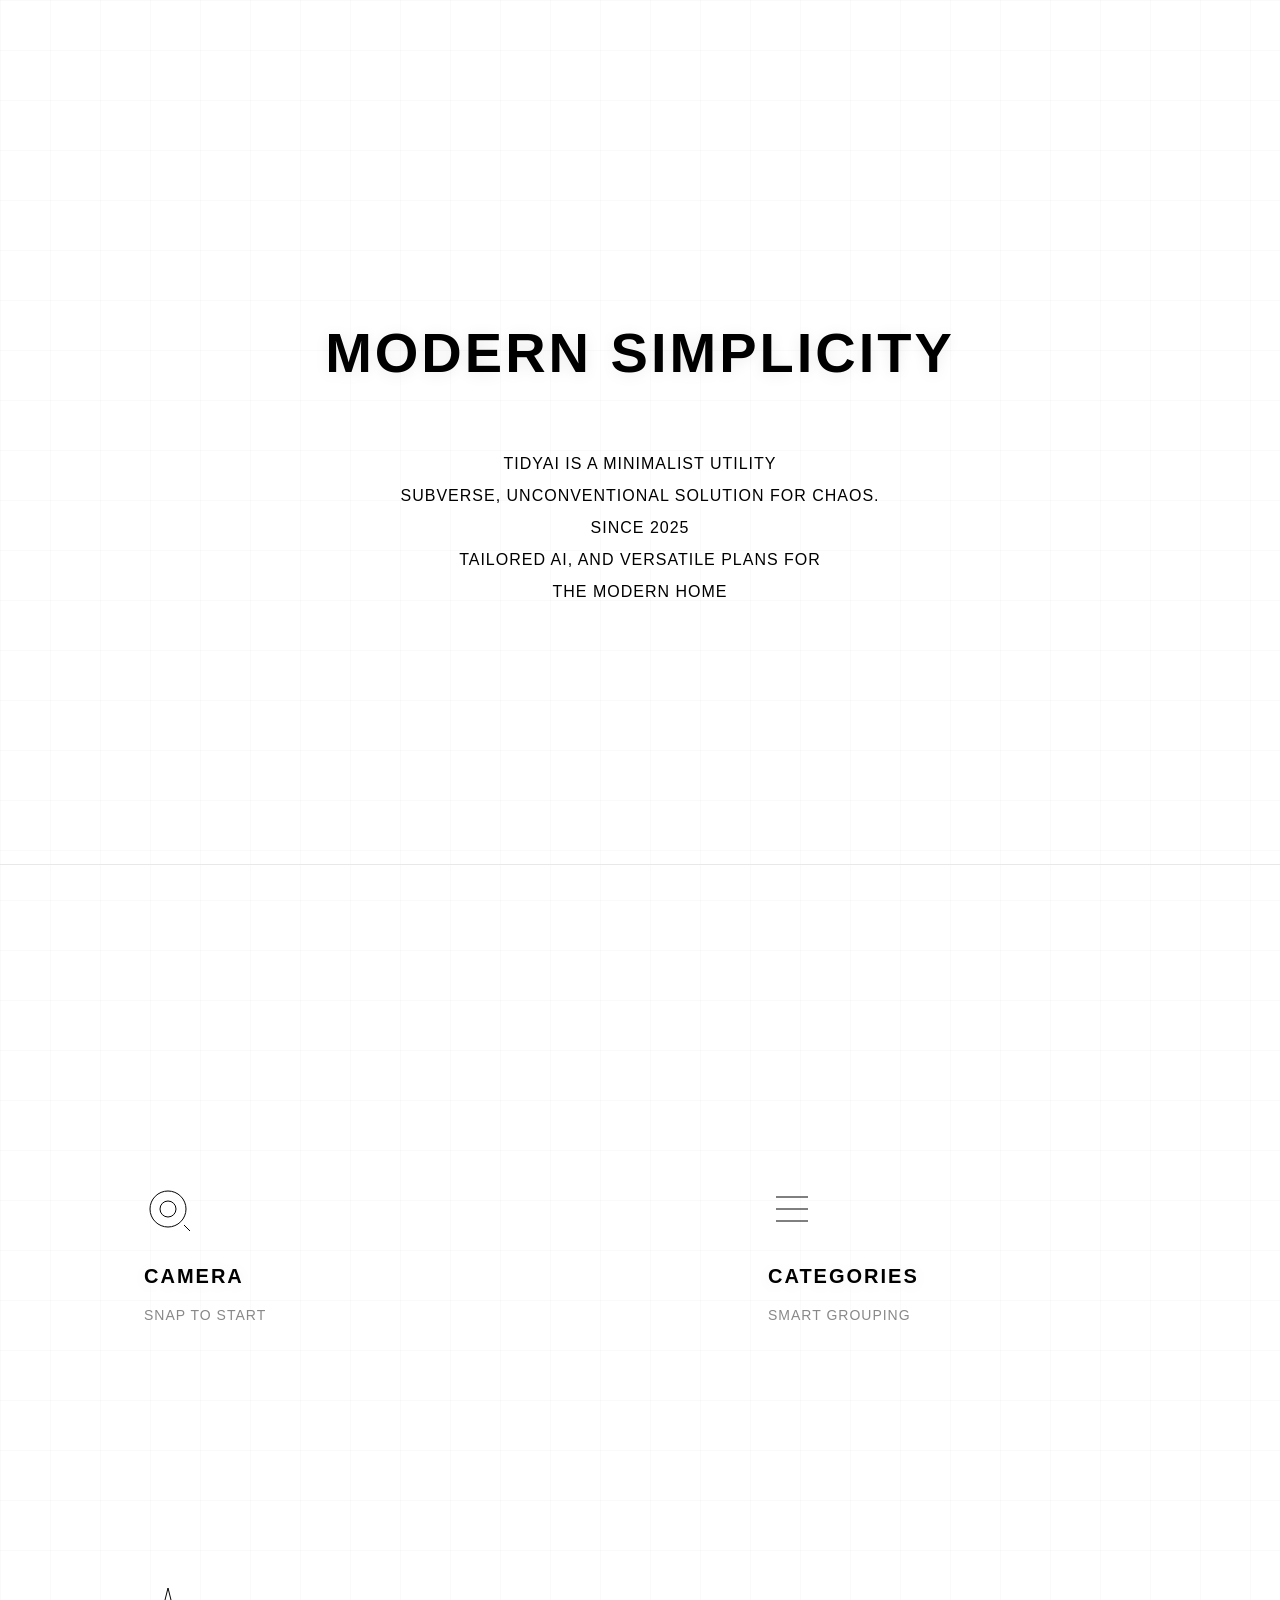
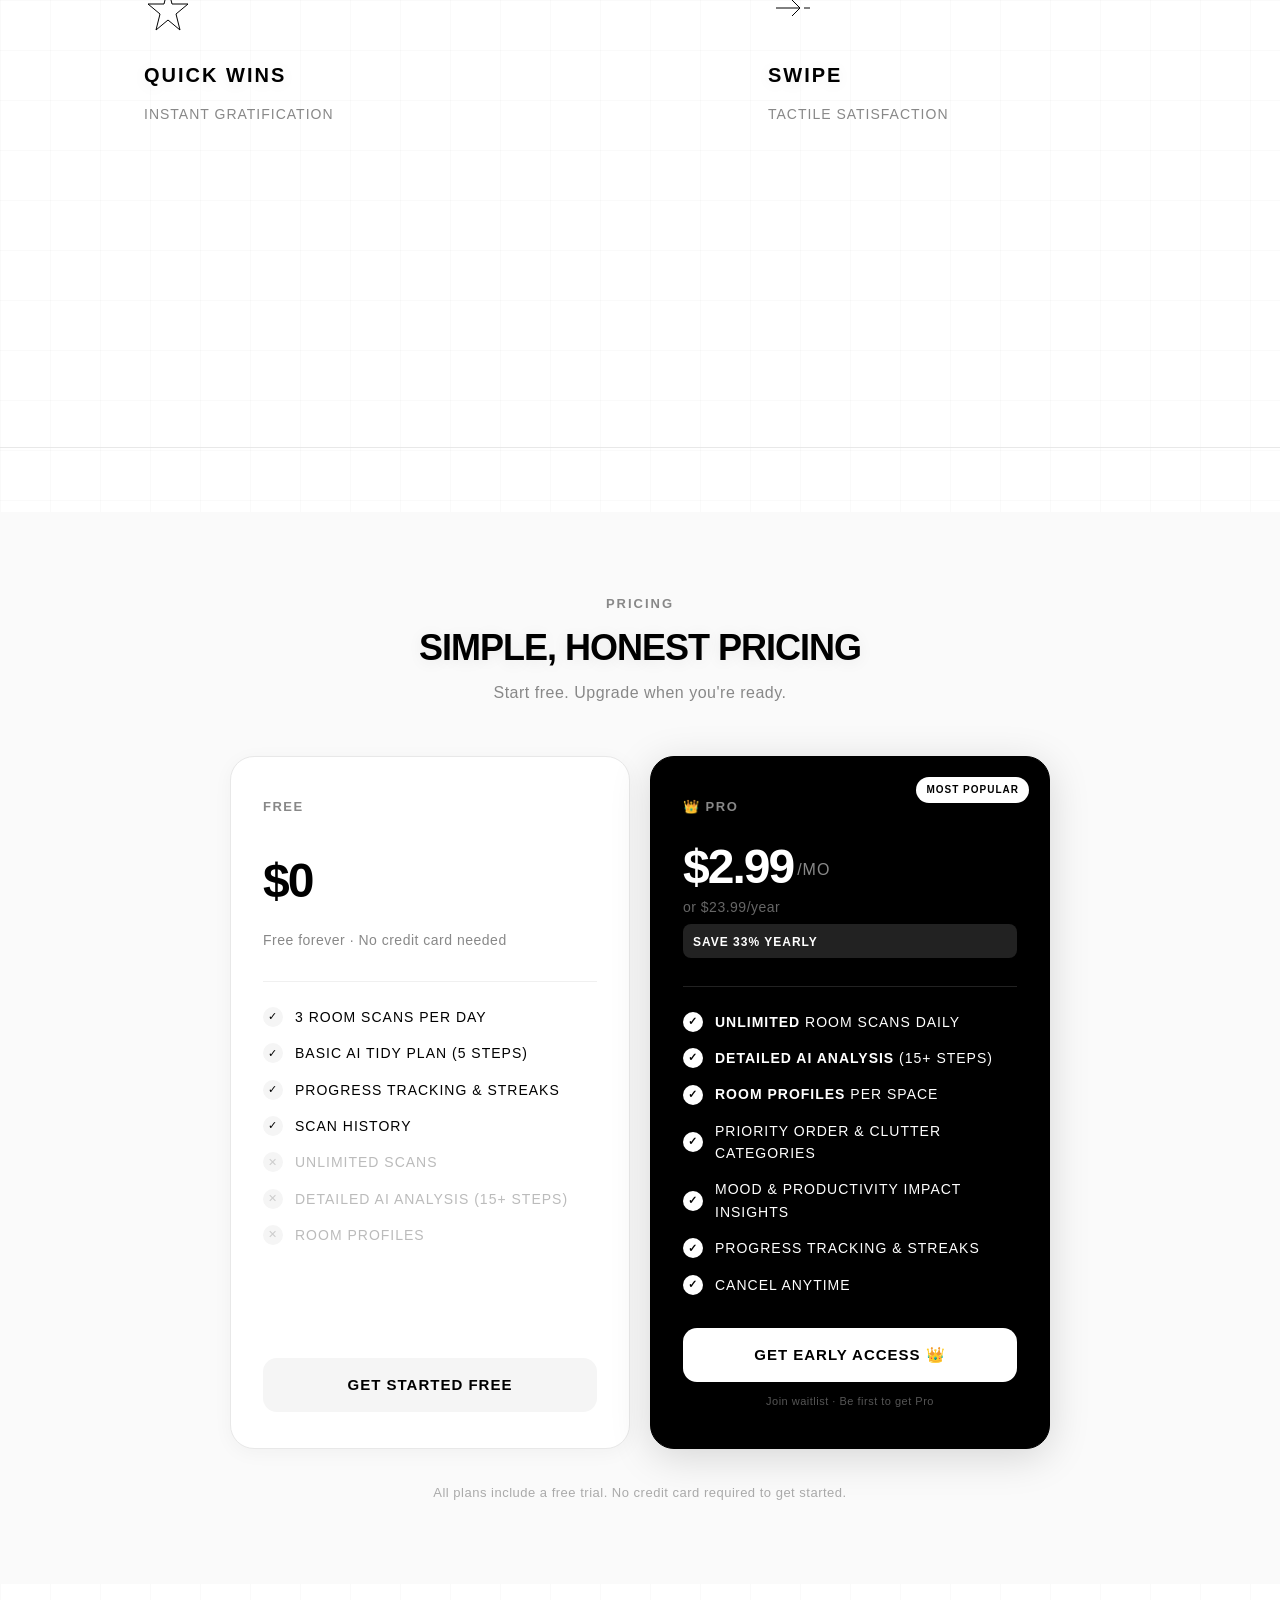
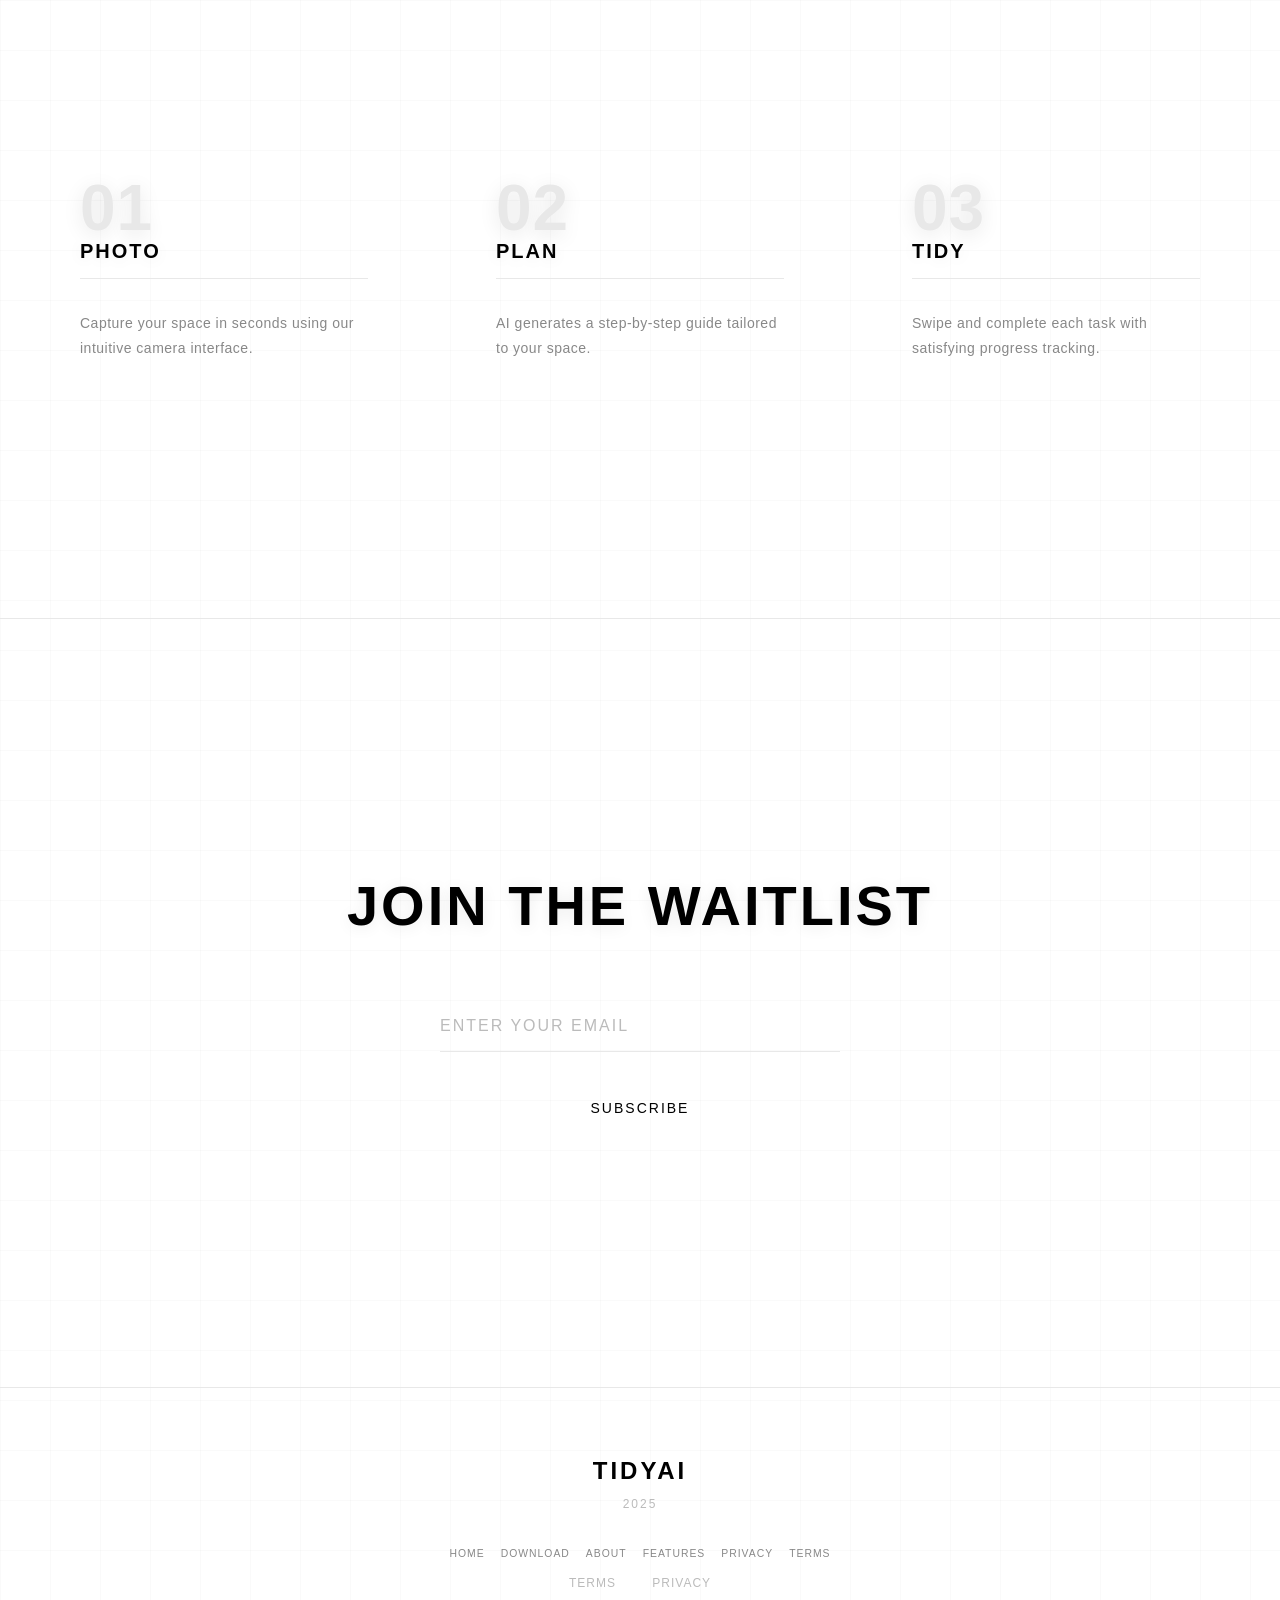
==== commit 2e884f65: "add pricing section" ====
--- a/index.html
+++ b/index.html
@@ -28,6 +28,7 @@
 
             <ul class="nav-links">
                 <li><a href="index.html" class="active">HOME</a></li>
+                <li><a href="#pricing">PRICING</a></li>
                 <li><a href="download.html">DOWNLOAD</a></li>
                 <li><a href="about.html">ABOUT</a></li>
             </ul>
@@ -47,6 +48,7 @@
             <span></span>
         </button>
         <a href="index.html">HOME</a>
+        <a href="#pricing">PRICING</a>
         <a href="download.html">DOWNLOAD</a>
         <a href="about.html">ABOUT</a>
     </div>
@@ -146,7 +148,159 @@
 
     <div class="divider"></div>
 
-    <!-- How It Works -->
+    <!-- PRICING SECTION -->
+    <section id="pricing" style="padding: 80px 24px; background-color: #FAFAFA;">
+        <div style="max-width: 900px; margin: 0 auto;">
+
+            <!-- Header -->
+            <div style="text-align: center; margin-bottom: 48px;">
+                <p
+                    style="font-size: 13px; font-weight: 700; color: #888; letter-spacing: 2px; text-transform: uppercase; margin-bottom: 12px;">
+                    PRICING</p>
+                <h2 style="font-size: 36px; font-weight: 900; color: #000; letter-spacing: -1px; margin: 0 0 12px;">
+                    Simple, honest pricing</h2>
+                <p style="font-size: 16px; color: #888; margin: 0;">Start free. Upgrade when you're ready.</p>
+            </div>
+
+            <!-- Cards row -->
+            <div style="display: flex; gap: 20px; align-items: stretch; flex-wrap: wrap; justify-content: center;">
+
+                <!-- FREE CARD -->
+                <div style="
+                    flex: 1;
+                    min-width: 280px;
+                    max-width: 400px;
+                    background: #FFFFFF;
+                    border-radius: 24px;
+                    padding: 36px 32px;
+                    border: 1.5px solid #E8E8E8;
+                    box-shadow: 0 4px 20px rgba(0,0,0,0.04);
+                    display: flex;
+                    flex-direction: column;
+                ">
+                    <div style="margin-bottom: 24px;">
+                        <span
+                            style="font-size: 13px; font-weight: 700; color: #888; letter-spacing: 1.5px; text-transform: uppercase;">FREE</span>
+                    </div>
+                    <div style="margin-bottom: 8px;">
+                        <span style="font-size: 48px; font-weight: 900; color: #000; letter-spacing: -2px;">$0</span>
+                    </div>
+                    <p style="font-size: 14px; color: #888; margin: 0 0 28px;">Free forever · No credit card needed</p>
+                    <div style="height: 1px; background: #F0F0F0; margin-bottom: 24px;"></div>
+                    <ul
+                        style="list-style: none; padding: 0; margin: 0 0 32px; display: flex; flex-direction: column; gap: 14px;">
+                        <li style="display: flex; align-items: center; gap: 12px;"><span
+                                style="width: 20px; height: 20px; background: #F5F5F5; border-radius: 50%; display: flex; align-items: center; justify-content: center; font-size: 11px; flex-shrink: 0;">✓</span><span
+                                style="font-size: 14px; color: #000; font-weight: 500;">3 room scans per day</span></li>
+                        <li style="display: flex; align-items: center; gap: 12px;"><span
+                                style="width: 20px; height: 20px; background: #F5F5F5; border-radius: 50%; display: flex; align-items: center; justify-content: center; font-size: 11px; flex-shrink: 0;">✓</span><span
+                                style="font-size: 14px; color: #000; font-weight: 500;">Basic AI tidy plan (5
+                                steps)</span></li>
+                        <li style="display: flex; align-items: center; gap: 12px;"><span
+                                style="width: 20px; height: 20px; background: #F5F5F5; border-radius: 50%; display: flex; align-items: center; justify-content: center; font-size: 11px; flex-shrink: 0;">✓</span><span
+                                style="font-size: 14px; color: #000; font-weight: 500;">Progress tracking &
+                                streaks</span></li>
+                        <li style="display: flex; align-items: center; gap: 12px;"><span
+                                style="width: 20px; height: 20px; background: #F5F5F5; border-radius: 50%; display: flex; align-items: center; justify-content: center; font-size: 11px; flex-shrink: 0;">✓</span><span
+                                style="font-size: 14px; color: #000; font-weight: 500;">Scan history</span></li>
+                        <li style="display: flex; align-items: center; gap: 12px;"><span
+                                style="width: 20px; height: 20px; background: #F5F5F5; border-radius: 50%; display: flex; align-items: center; justify-content: center; font-size: 11px; flex-shrink: 0; color: #CCC;">✕</span><span
+                                style="font-size: 14px; color: #BBBBBB; font-weight: 500;">Unlimited scans</span></li>
+                        <li style="display: flex; align-items: center; gap: 12px;"><span
+                                style="width: 20px; height: 20px; background: #F5F5F5; border-radius: 50%; display: flex; align-items: center; justify-content: center; font-size: 11px; flex-shrink: 0; color: #CCC;">✕</span><span
+                                style="font-size: 14px; color: #BBBBBB; font-weight: 500;">Detailed AI analysis (15+
+                                steps)</span></li>
+                        <li style="display: flex; align-items: center; gap: 12px;"><span
+                                style="width: 20px; height: 20px; background: #F5F5F5; border-radius: 50%; display: flex; align-items: center; justify-content: center; font-size: 11px; flex-shrink: 0; color: #CCC;">✕</span><span
+                                style="font-size: 14px; color: #BBBBBB; font-weight: 500;">Room profiles</span></li>
+                    </ul>
+                    <div style="margin-top: auto;">
+                        <a href="#waitlist"
+                            style="display: block; text-align: center; background: #F5F5F5; color: #000; text-decoration: none; font-size: 15px; font-weight: 700; padding: 15px 24px; border-radius: 14px;"
+                            onmouseover="this.style.background='#E8E8E8'"
+                            onmouseout="this.style.background='#F5F5F5'">Get Started Free</a>
+                    </div>
+                </div>
+
+                <!-- PRO CARD -->
+                <div style="
+                    flex: 1;
+                    min-width: 280px;
+                    max-width: 400px;
+                    background: #000000;
+                    border-radius: 24px;
+                    padding: 36px 32px;
+                    border: 1.5px solid #000;
+                    box-shadow: 0 8px 40px rgba(0,0,0,0.15);
+                    display: flex;
+                    flex-direction: column;
+                    position: relative;
+                    overflow: hidden;
+                ">
+                    <div
+                        style="position: absolute; top: 20px; right: 20px; background: #FFFFFF; color: #000; font-size: 10px; font-weight: 800; letter-spacing: 1px; text-transform: uppercase; padding: 5px 10px; border-radius: 20px;">
+                        MOST POPULAR</div>
+                    <div style="margin-bottom: 24px;">
+                        <span
+                            style="font-size: 13px; font-weight: 700; color: #888; letter-spacing: 1.5px; text-transform: uppercase;">👑
+                            PRO</span>
+                    </div>
+                    <div style="margin-bottom: 4px; display: flex; align-items: flex-end; gap: 4px;">
+                        <span
+                            style="font-size: 48px; font-weight: 900; color: #FFF; letter-spacing: -2px; line-height: 1;">$2.99</span>
+                        <span style="font-size: 16px; color: #888; margin-bottom: 8px;">/mo</span>
+                    </div>
+                    <p style="font-size: 14px; color: #666; margin: 0 0 4px;">or $23.99/year</p>
+                    <div
+                        style="display: inline-block; background: #222; border-radius: 8px; padding: 4px 10px; margin-bottom: 28px;">
+                        <span style="font-size: 12px; font-weight: 700; color: #FFF;">SAVE 33% yearly</span></div>
+                    <div style="height: 1px; background: #222; margin-bottom: 24px;"></div>
+                    <ul
+                        style="list-style: none; padding: 0; margin: 0 0 32px; display: flex; flex-direction: column; gap: 14px;">
+                        <li style="display: flex; align-items: center; gap: 12px;"><span
+                                style="width: 20px; height: 20px; background: #FFF; border-radius: 50%; display: flex; align-items: center; justify-content: center; font-size: 11px; flex-shrink: 0; color: #000; font-weight: 900;">✓</span><span
+                                style="font-size: 14px; color: #FFF; font-weight: 500;"><strong>Unlimited</strong> room
+                                scans daily</span></li>
+                        <li style="display: flex; align-items: center; gap: 12px;"><span
+                                style="width: 20px; height: 20px; background: #FFF; border-radius: 50%; display: flex; align-items: center; justify-content: center; font-size: 11px; flex-shrink: 0; color: #000; font-weight: 900;">✓</span><span
+                                style="font-size: 14px; color: #FFF; font-weight: 500;"><strong>Detailed AI
+                                    analysis</strong> (15+ steps)</span></li>
+                        <li style="display: flex; align-items: center; gap: 12px;"><span
+                                style="width: 20px; height: 20px; background: #FFF; border-radius: 50%; display: flex; align-items: center; justify-content: center; font-size: 11px; flex-shrink: 0; color: #000; font-weight: 900;">✓</span><span
+                                style="font-size: 14px; color: #FFF; font-weight: 500;"><strong>Room profiles</strong>
+                                per space</span></li>
+                        <li style="display: flex; align-items: center; gap: 12px;"><span
+                                style="width: 20px; height: 20px; background: #FFF; border-radius: 50%; display: flex; align-items: center; justify-content: center; font-size: 11px; flex-shrink: 0; color: #000; font-weight: 900;">✓</span><span
+                                style="font-size: 14px; color: #FFF; font-weight: 500;">Priority order & clutter
+                                categories</span></li>
+                        <li style="display: flex; align-items: center; gap: 12px;"><span
+                                style="width: 20px; height: 20px; background: #FFF; border-radius: 50%; display: flex; align-items: center; justify-content: center; font-size: 11px; flex-shrink: 0; color: #000; font-weight: 900;">✓</span><span
+                                style="font-size: 14px; color: #FFF; font-weight: 500;">Mood & productivity impact
+                                insights</span></li>
+                        <li style="display: flex; align-items: center; gap: 12px;"><span
+                                style="width: 20px; height: 20px; background: #FFF; border-radius: 50%; display: flex; align-items: center; justify-content: center; font-size: 11px; flex-shrink: 0; color: #000; font-weight: 900;">✓</span><span
+                                style="font-size: 14px; color: #FFF; font-weight: 500;">Progress tracking &
+                                streaks</span></li>
+                        <li style="display: flex; align-items: center; gap: 12px;"><span
+                                style="width: 20px; height: 20px; background: #FFF; border-radius: 50%; display: flex; align-items: center; justify-content: center; font-size: 11px; flex-shrink: 0; color: #000; font-weight: 900;">✓</span><span
+                                style="font-size: 14px; color: #FFF; font-weight: 500;">Cancel anytime</span></li>
+                    </ul>
+                    <div style="margin-top: auto;">
+                        <a href="#waitlist"
+                            style="display: block; text-align: center; background: #FFFFFF; color: #000000; text-decoration: none; font-size: 15px; font-weight: 700; padding: 15px 24px; border-radius: 14px;"
+                            onmouseover="this.style.background='#F0F0F0'"
+                            onmouseout="this.style.background='#FFFFFF'">Get Early Access 👑</a>
+                        <p style="font-size: 11px; color: #555; text-align: center; margin-top: 10px;">Join waitlist ·
+                            Be first to get Pro</p>
+                    </div>
+                </div>
+
+            </div>
+            <p style="text-align: center; font-size: 13px; color: #AAAAAA; margin-top: 32px;">All plans include a free
+                trial. No credit card required to get started.</p>
+        </div>
+    </section>
+
     <section class="how-it-works">
         <div class="container">
             <div class="steps-grid">
